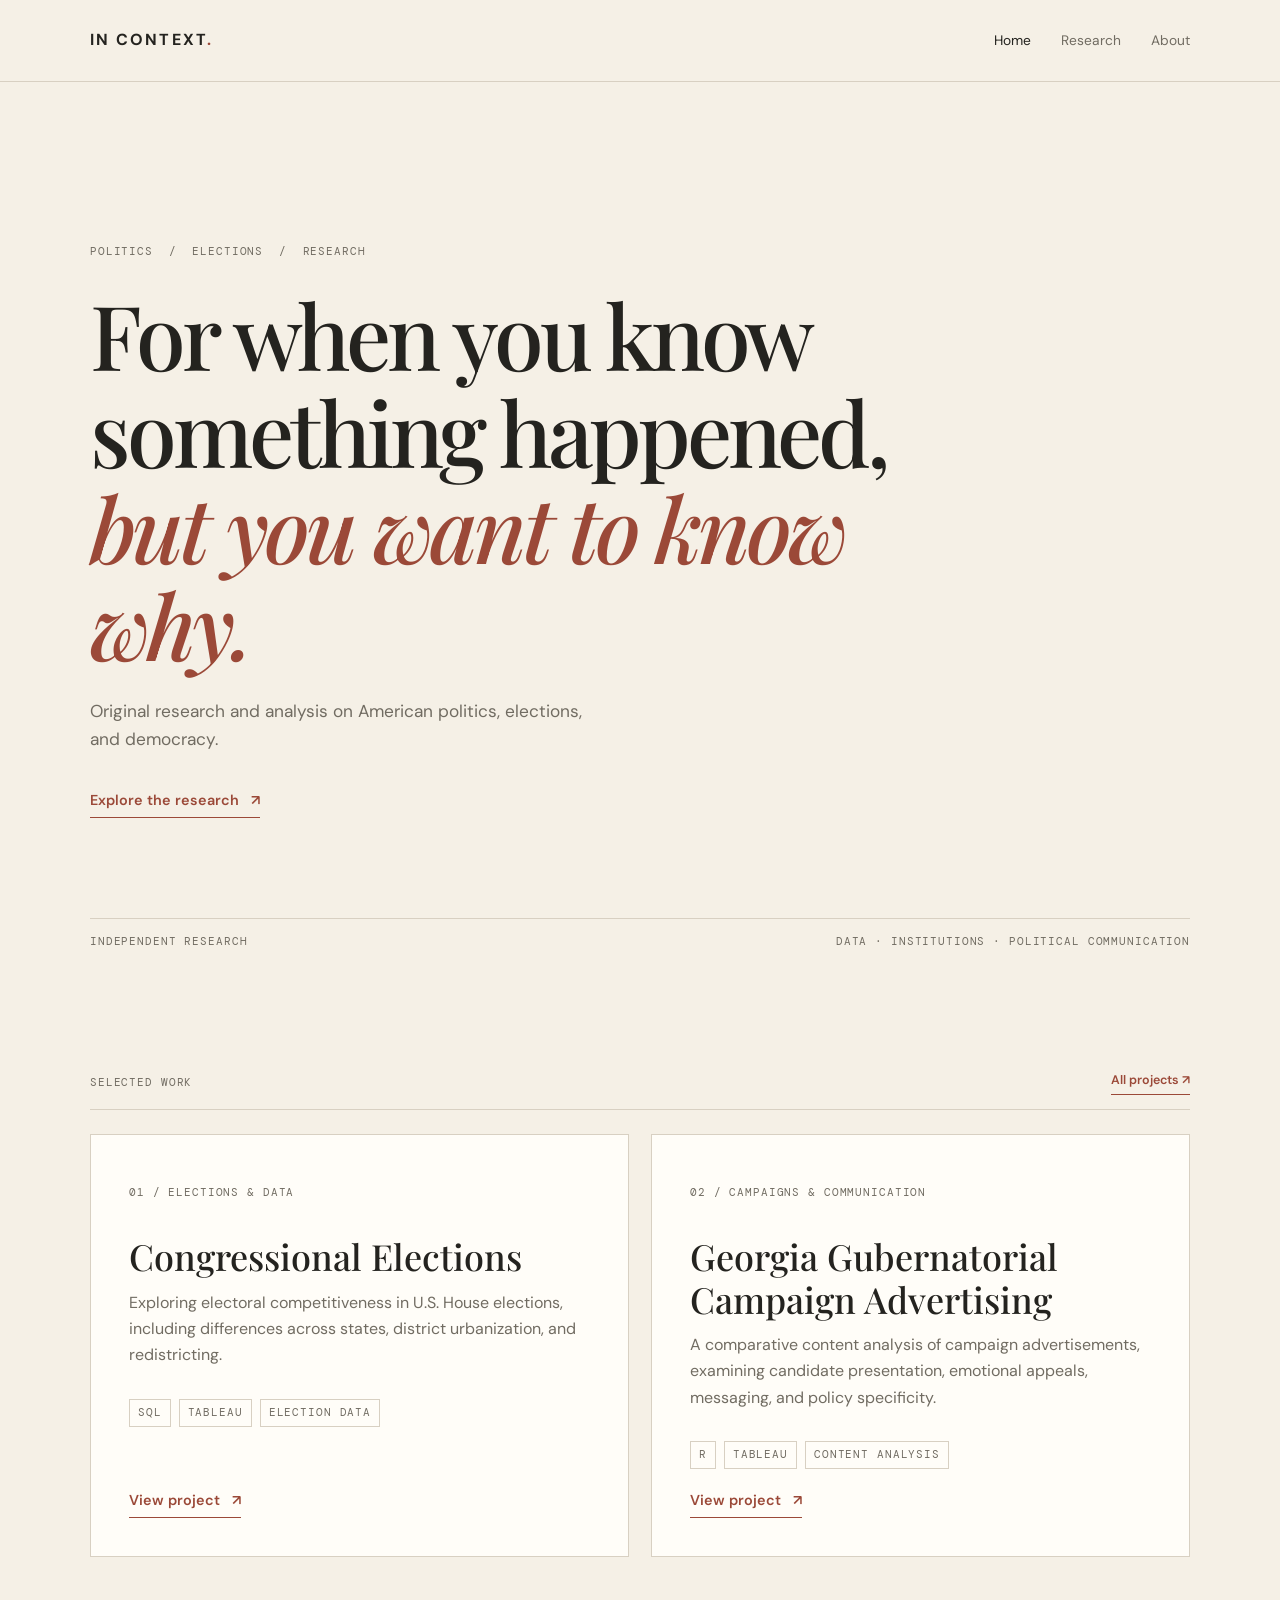
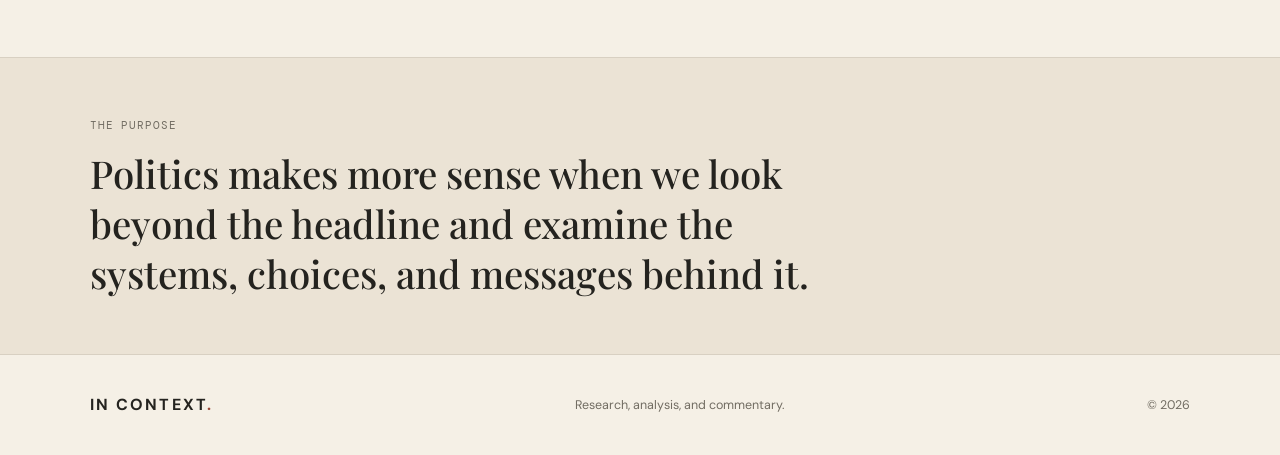
==== index.html @ 88b3f80f "Add files via upload" ====
<!doctype html>
<html lang="en">
<head>
  <meta charset="utf-8">
  <meta name="viewport" content="width=device-width, initial-scale=1">
  <meta name="description" content="In Context — original research and analysis on American politics, elections, and democracy.">
  <title>In Context | Politics, Elections & Research</title>
  <link rel="stylesheet" href="styles.css">
</head>
<body>
  <header class="site-header">
    <a class="wordmark" href="index.html">IN CONTEXT<span>.</span></a>
    <nav aria-label="Main navigation">
      <a href="index.html" aria-current="page">Home</a>
      <a href="projects.html">Research</a>
      <a href="about.html">About</a>
    </nav>
  </header>

  <main>
    <section class="hero wrap">
      <p class="eyebrow">POLITICS&nbsp; / &nbsp;ELECTIONS&nbsp; / &nbsp;RESEARCH</p>
      <h1>For when you know something happened, <em>but you want to know why.</em></h1>
      <p class="hero-copy">Original research and analysis on American politics, elections, and democracy.</p>
      <a class="text-link" href="projects.html">Explore the research <span aria-hidden="true">↗</span></a>
      <div class="hero-note">
        <span>INDEPENDENT RESEARCH</span>
        <span>DATA · INSTITUTIONS · POLITICAL COMMUNICATION</span>
      </div>
    </section>

    <section class="section wrap">
      <div class="section-heading">
        <p class="eyebrow">SELECTED WORK</p>
        <a class="text-link small-link" href="projects.html">All projects ↗</a>
      </div>
      <div class="project-grid">
        <article class="project-card">
          <p class="project-index">01 / ELECTIONS & DATA</p>
          <h2>Congressional Elections</h2>
          <p>Exploring electoral competitiveness in U.S. House elections, including differences across states, district urbanization, and redistricting.</p>
          <div class="tag-list"><span>SQL</span><span>Tableau</span><span>Election data</span></div>
          <a class="text-link" href="projects/congressional-elections.html">View project <span aria-hidden="true">↗</span></a>
        </article>
        <article class="project-card">
          <p class="project-index">02 / CAMPAIGNS & COMMUNICATION</p>
          <h2>Georgia Gubernatorial Campaign Advertising</h2>
          <p>A comparative content analysis of campaign advertisements, examining candidate presentation, emotional appeals, messaging, and policy specificity.</p>
          <div class="tag-list"><span>R</span><span>Tableau</span><span>Content analysis</span></div>
          <a class="text-link" href="projects/georgia-campaign-advertising.html">View project <span aria-hidden="true">↗</span></a>
        </article>
      </div>
    </section>

    <section class="closing-band">
      <div class="wrap closing-inner">
        <p class="eyebrow">THE PURPOSE</p>
        <p>Politics makes more sense when we look beyond the headline and examine the systems, choices, and messages behind it.</p>
      </div>
    </section>
  </main>

  <footer class="site-footer wrap">
    <a class="wordmark" href="index.html">IN CONTEXT<span>.</span></a>
    <span>Research, analysis, and commentary.</span>
    <span>© <span id="year">2026</span></span>
  </footer>
</body>
</html>
---- styles.css ----
@import url('https://fonts.googleapis.com/css2?family=DM+Mono:wght@400;500&family=DM+Sans:wght@400;500;600;700&family=Playfair+Display:ital,wght@0,500;0,600;0,700;1,500;1,600&display=swap');

:root {
  --paper: #f5f0e6;
  --paper-deep: #ebe3d5;
  --ink: #24231f;
  --muted: #716c62;
  --line: #d8d0c2;
  --accent: #9b4938;
  --white: #fffdf8;
  --serif: 'Playfair Display', Georgia, serif;
  --sans: 'DM Sans', Arial, sans-serif;
  --mono: 'DM Mono', monospace;
}

* { box-sizing: border-box; }
html { scroll-behavior: smooth; }
body { margin: 0; background: var(--paper); color: var(--ink); font-family: var(--sans); line-height: 1.65; }
a { color: inherit; text-decoration: none; }
a:focus-visible { outline: 2px solid var(--accent); outline-offset: 4px; }
.wrap { width: min(1100px, calc(100% - 48px)); margin-inline: auto; }
.site-header { min-height: 82px; padding: 0 max(24px, calc((100vw - 1100px) / 2)); display: flex; align-items: center; justify-content: space-between; border-bottom: 1px solid var(--line); }
.wordmark { font-size: 1rem; letter-spacing: .13em; font-weight: 700; }
.wordmark span { color: var(--accent); }
nav { display: flex; gap: 30px; font-size: .86rem; }
nav a { color: var(--muted); }
nav a:hover, nav a[aria-current="page"] { color: var(--ink); }
.hero { padding-top: clamp(76px, 12vw, 150px); padding-bottom: 64px; }
.eyebrow, .project-index, .hero-note, .tag-list, .meta { font-family: var(--mono); text-transform: uppercase; letter-spacing: .08em; font-size: .68rem; color: var(--muted); }
.hero h1 { max-width: 900px; margin: 25px 0 24px; font: 500 clamp(2.8rem, 7vw, 5.7rem)/1.08 var(--serif); letter-spacing: -.045em; }
.hero h1 em { color: var(--accent); font-weight: 500; }
.hero-copy { max-width: 510px; color: var(--muted); font-size: 1.08rem; }
.text-link { display: inline-flex; gap: 12px; align-items: center; margin-top: 18px; padding-bottom: 4px; border-bottom: 1px solid var(--accent); color: var(--accent); font-size: .9rem; font-weight: 600; }
.text-link:hover { gap: 18px; }
.hero-note { display: flex; justify-content: space-between; gap: 20px; border-top: 1px solid var(--line); margin-top: 100px; padding-top: 14px; }
.section { padding-top: 55px; padding-bottom: 100px; }
.section-heading { display: flex; align-items: center; justify-content: space-between; border-bottom: 1px solid var(--line); padding-bottom: 14px; }
.section-heading .eyebrow { margin: 0; }
.small-link { margin: 0; font-size: .78rem; }
.project-grid { display: grid; grid-template-columns: repeat(2, minmax(0, 1fr)); gap: 22px; margin-top: 24px; }
.project-card { background: var(--white); border: 1px solid var(--line); padding: clamp(24px, 4vw, 38px); min-height: 330px; display: flex; flex-direction: column; align-items: flex-start; }
.project-card h2 { font: 500 clamp(1.65rem, 3vw, 2.25rem)/1.18 var(--serif); margin: 22px 0 12px; }
.project-card p:not(.project-index) { color: var(--muted); max-width: 470px; margin-top: 0; }
.project-card .text-link { margin-top: auto; }
.tag-list { display: flex; flex-wrap: wrap; gap: 8px; margin: 14px 0 20px; }
.tag-list span { border: 1px solid var(--line); padding: 4px 8px; }
.closing-band { background: var(--paper-deep); border-block: 1px solid var(--line); }
.closing-inner { padding-block: 48px 56px; }
.closing-inner p:last-child { max-width: 760px; font: 500 clamp(1.5rem, 3vw, 2.4rem)/1.3 var(--serif); margin: 14px 0 0; }
.site-footer { min-height: 100px; display: flex; justify-content: space-between; align-items: center; gap: 20px; color: var(--muted); font-size: .78rem; }
.site-footer .wordmark { color: var(--ink); }
.page-hero { padding-top: 75px; padding-bottom: 45px; border-bottom: 1px solid var(--line); }
.page-hero h1 { font: 500 clamp(2.6rem, 6vw, 4.5rem)/1.1 var(--serif); letter-spacing: -.035em; margin: 18px 0; }
.page-hero .lede { max-width: 700px; color: var(--muted); font-size: 1.08rem; }
.content { max-width: 780px; padding-block: 45px 90px; }
.content h2 { font: 500 1.8rem/1.2 var(--serif); margin-top: 42px; }
.content p { color: #4e4a43; }
.content ul { padding-left: 1.2rem; color: #4e4a43; }
.project-detail { padding-block: 36px 90px; }
.project-detail .content { padding-top: 0; }
.dashboard-placeholder { border: 1px dashed #b7aa97; background: #eee7da; padding: 30px; margin: 28px 0; color: var(--muted); }
.dashboard-placeholder strong { display: block; color: var(--ink); font-family: var(--mono); font-size: .72rem; letter-spacing: .07em; text-transform: uppercase; margin-bottom: 8px; }
.back-link { display: inline-block; color: var(--accent); font-size: .86rem; margin-bottom: 22px; }
.note { font-size: .9rem; color: var(--muted); }
@media (max-width: 700px) {
  .site-header { min-height: 72px; flex-wrap: wrap; gap: 12px; padding-block: 15px; }
  nav { gap: 18px; }
  .hero-note { flex-direction: column; margin-top: 65px; }
  .project-grid { grid-template-columns: 1fr; }
  .site-footer { padding-block: 24px; flex-wrap: wrap; }
}
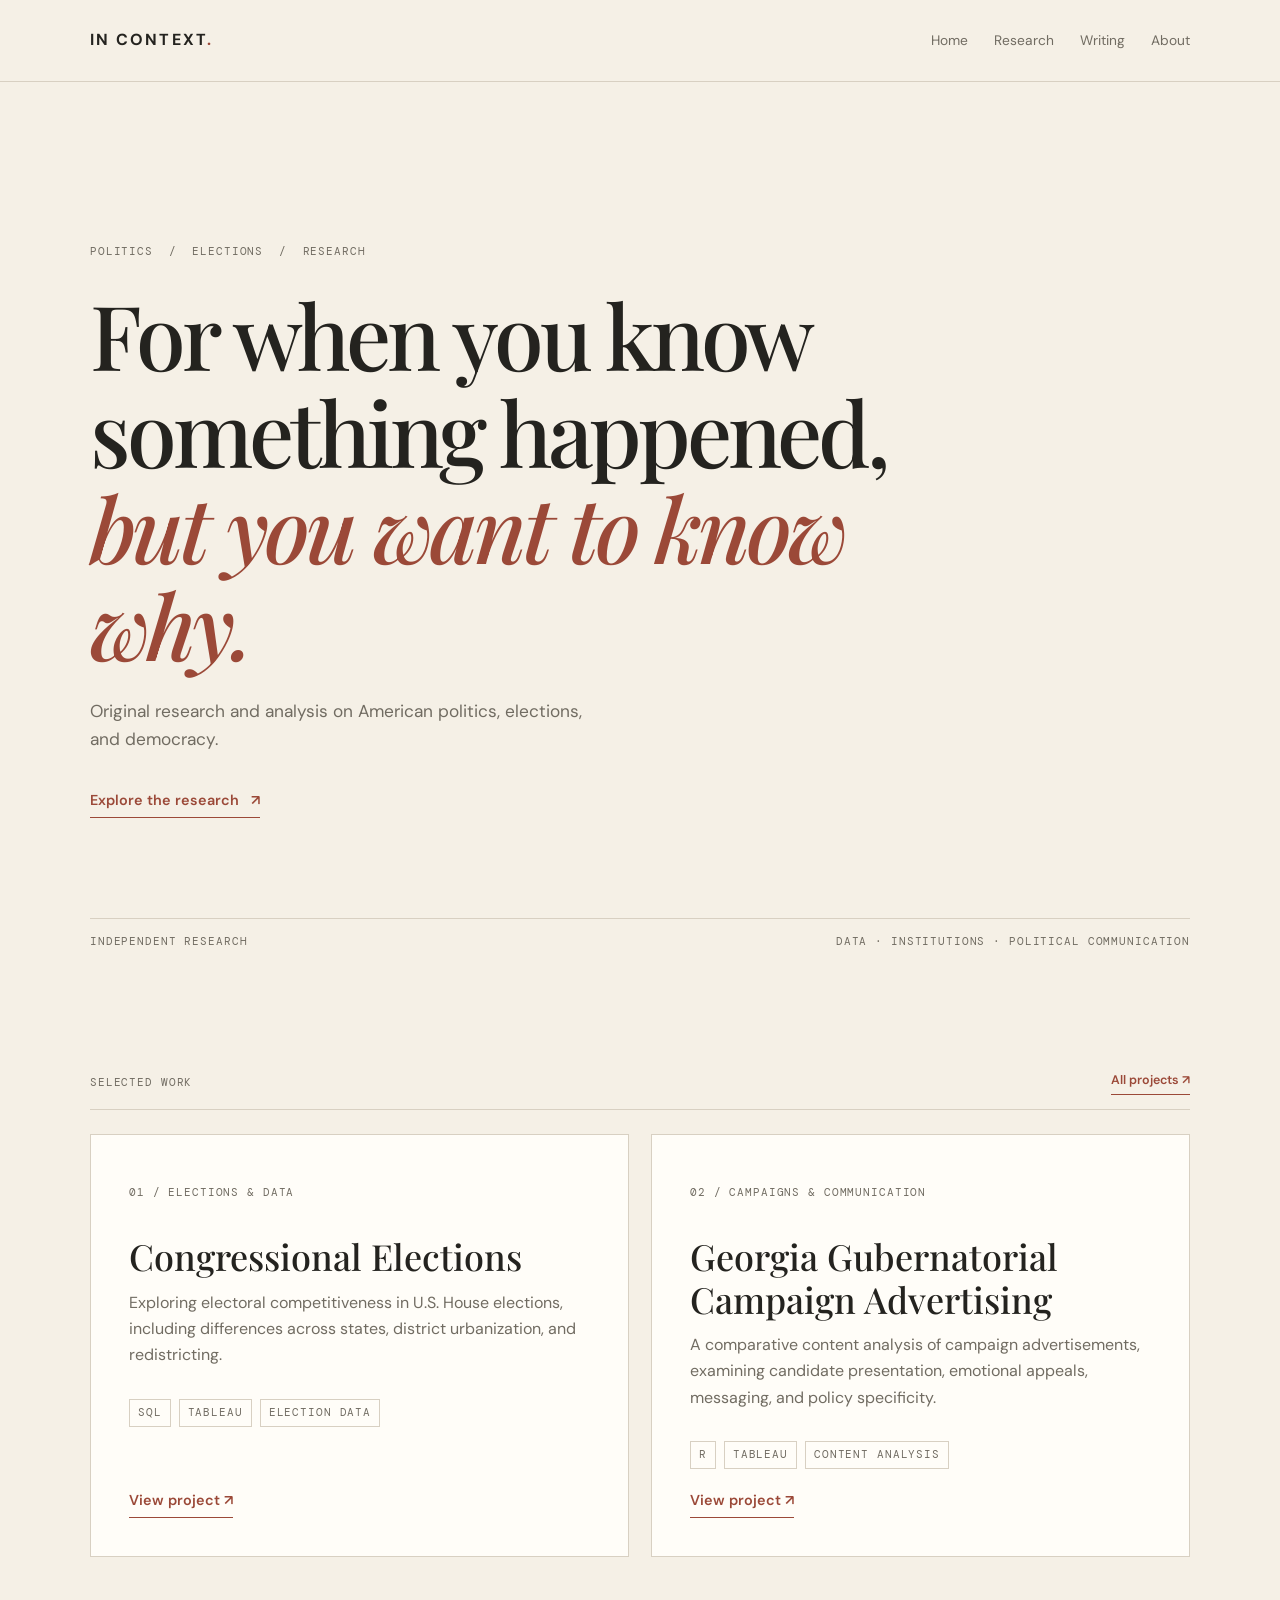
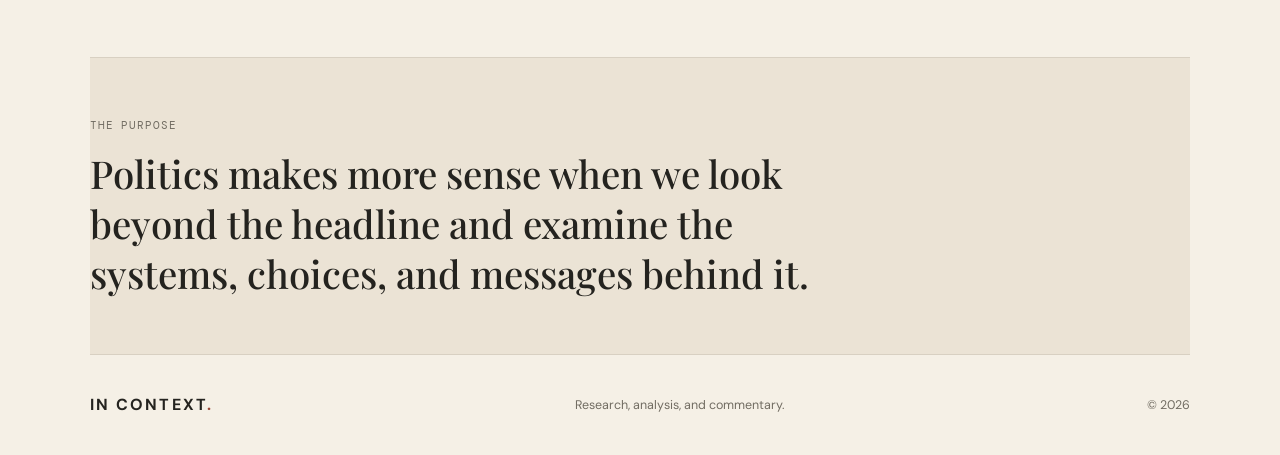
==== commit 7a7c89dc: "Add files via upload" ====
--- a/index.html
+++ b/index.html
@@ -1,69 +1,38 @@
 <!doctype html>
 <html lang="en">
 <head>
-  <meta charset="utf-8">
-  <meta name="viewport" content="width=device-width, initial-scale=1">
+  <meta charset="utf-8"><meta name="viewport" content="width=device-width, initial-scale=1">
   <meta name="description" content="In Context — original research and analysis on American politics, elections, and democracy.">
-  <title>In Context | Politics, Elections & Research</title>
-  <link rel="stylesheet" href="styles.css">
+  <title>Politics, Elections & Research | In Context</title><link rel="stylesheet" href="styles.css">
 </head>
 <body>
-  <header class="site-header">
-    <a class="wordmark" href="index.html">IN CONTEXT<span>.</span></a>
-    <nav aria-label="Main navigation">
-      <a href="index.html" aria-current="page">Home</a>
-      <a href="projects.html">Research</a>
-      <a href="about.html">About</a>
-    </nav>
-  </header>
+<header class="site-header">
+  <a class="wordmark" href="index.html">IN CONTEXT<span>.</span></a>
+  <nav aria-label="Main navigation">
+    <a href="index.html">Home</a><a href="projects.html">Research</a><a href="writing.html">Writing</a><a href="about.html">About</a>
+  </nav>
+</header>
+<main class="wrap">
 
-  <main>
-    <section class="hero wrap">
-      <p class="eyebrow">POLITICS&nbsp; / &nbsp;ELECTIONS&nbsp; / &nbsp;RESEARCH</p>
-      <h1>For when you know something happened, <em>but you want to know why.</em></h1>
-      <p class="hero-copy">Original research and analysis on American politics, elections, and democracy.</p>
-      <a class="text-link" href="projects.html">Explore the research <span aria-hidden="true">↗</span></a>
-      <div class="hero-note">
-        <span>INDEPENDENT RESEARCH</span>
-        <span>DATA · INSTITUTIONS · POLITICAL COMMUNICATION</span>
-      </div>
-    </section>
+<section class="hero">
+  <p class="eyebrow">POLITICS&nbsp; / &nbsp;ELECTIONS&nbsp; / &nbsp;RESEARCH</p>
+  <h1>For when you know something happened, <em>but you want to know why.</em></h1>
+  <p class="hero-copy">Original research and analysis on American politics, elections, and democracy.</p>
+  <a class="text-link" href="projects.html">Explore the research <span aria-hidden="true">↗</span></a>
+  <div class="hero-note"><span>INDEPENDENT RESEARCH</span><span>DATA · INSTITUTIONS · POLITICAL COMMUNICATION</span></div>
+</section>
+<section class="section">
+  <div class="section-heading"><p class="eyebrow">SELECTED WORK</p><a class="text-link small-link" href="projects.html">All projects ↗</a></div>
+  <div class="project-grid">
+    <article class="project-card"><p class="project-index">01 / ELECTIONS & DATA</p><h2>Congressional Elections</h2><p>Exploring electoral competitiveness in U.S. House elections, including differences across states, district urbanization, and redistricting.</p><div class="tag-list"><span>SQL</span><span>Tableau</span><span>Election data</span></div><a class="text-link" href="projects/congressional-elections.html">View project ↗</a></article>
+    <article class="project-card"><p class="project-index">02 / CAMPAIGNS & COMMUNICATION</p><h2>Georgia Gubernatorial Campaign Advertising</h2><p>A comparative content analysis of campaign advertisements, examining candidate presentation, emotional appeals, messaging, and policy specificity.</p><div class="tag-list"><span>R</span><span>Tableau</span><span>Content analysis</span></div><a class="text-link" href="projects/georgia-campaign-advertising.html">View project ↗</a></article>
+  </div>
+</section>
+<section class="closing-band"><div class="closing-inner"><p class="eyebrow">THE PURPOSE</p><p>Politics makes more sense when we look beyond the headline and examine the systems, choices, and messages behind it.</p></div></section>
 
-    <section class="section wrap">
-      <div class="section-heading">
-        <p class="eyebrow">SELECTED WORK</p>
-        <a class="text-link small-link" href="projects.html">All projects ↗</a>
-      </div>
-      <div class="project-grid">
-        <article class="project-card">
-          <p class="project-index">01 / ELECTIONS & DATA</p>
-          <h2>Congressional Elections</h2>
-          <p>Exploring electoral competitiveness in U.S. House elections, including differences across states, district urbanization, and redistricting.</p>
-          <div class="tag-list"><span>SQL</span><span>Tableau</span><span>Election data</span></div>
-          <a class="text-link" href="projects/congressional-elections.html">View project <span aria-hidden="true">↗</span></a>
-        </article>
-        <article class="project-card">
-          <p class="project-index">02 / CAMPAIGNS & COMMUNICATION</p>
-          <h2>Georgia Gubernatorial Campaign Advertising</h2>
-          <p>A comparative content analysis of campaign advertisements, examining candidate presentation, emotional appeals, messaging, and policy specificity.</p>
-          <div class="tag-list"><span>R</span><span>Tableau</span><span>Content analysis</span></div>
-          <a class="text-link" href="projects/georgia-campaign-advertising.html">View project <span aria-hidden="true">↗</span></a>
-        </article>
-      </div>
-    </section>
-
-    <section class="closing-band">
-      <div class="wrap closing-inner">
-        <p class="eyebrow">THE PURPOSE</p>
-        <p>Politics makes more sense when we look beyond the headline and examine the systems, choices, and messages behind it.</p>
-      </div>
-    </section>
-  </main>
-
-  <footer class="site-footer wrap">
-    <a class="wordmark" href="index.html">IN CONTEXT<span>.</span></a>
-    <span>Research, analysis, and commentary.</span>
-    <span>© <span id="year">2026</span></span>
-  </footer>
-</body>
-</html>
+</main>
+<footer class="site-footer wrap">
+  <a class="wordmark" href="index.html">IN CONTEXT<span>.</span></a>
+  <span>Research, analysis, and commentary.</span><span>© 2026</span>
+</footer>
+</body></html>
--- a/styles.css
+++ b/styles.css
@@ -1,18 +1,11 @@
 @import url('https://fonts.googleapis.com/css2?family=DM+Mono:wght@400;500&family=DM+Sans:wght@400;500;600;700&family=Playfair+Display:ital,wght@0,500;0,600;0,700;1,500;1,600&display=swap');
 
 :root {
-  --paper: #f5f0e6;
-  --paper-deep: #ebe3d5;
-  --ink: #24231f;
-  --muted: #716c62;
-  --line: #d8d0c2;
-  --accent: #9b4938;
-  --white: #fffdf8;
-  --serif: 'Playfair Display', Georgia, serif;
-  --sans: 'DM Sans', Arial, sans-serif;
+  --paper: #f5f0e6; --paper-deep: #ebe3d5; --ink: #24231f;
+  --muted: #716c62; --line: #d8d0c2; --accent: #9b4938; --white: #fffdf8;
+  --serif: 'Playfair Display', Georgia, serif; --sans: 'DM Sans', Arial, sans-serif;
   --mono: 'DM Mono', monospace;
 }
-
 * { box-sizing: border-box; }
 html { scroll-behavior: smooth; }
 body { margin: 0; background: var(--paper); color: var(--ink); font-family: var(--sans); line-height: 1.65; }
@@ -22,7 +15,7 @@
 .site-header { min-height: 82px; padding: 0 max(24px, calc((100vw - 1100px) / 2)); display: flex; align-items: center; justify-content: space-between; border-bottom: 1px solid var(--line); }
 .wordmark { font-size: 1rem; letter-spacing: .13em; font-weight: 700; }
 .wordmark span { color: var(--accent); }
-nav { display: flex; gap: 30px; font-size: .86rem; }
+nav { display: flex; gap: 26px; font-size: .86rem; flex-wrap: wrap; }
 nav a { color: var(--muted); }
 nav a:hover, nav a[aria-current="page"] { color: var(--ink); }
 .hero { padding-top: clamp(76px, 12vw, 150px); padding-bottom: 64px; }
@@ -60,12 +53,20 @@
 .project-detail .content { padding-top: 0; }
 .dashboard-placeholder { border: 1px dashed #b7aa97; background: #eee7da; padding: 30px; margin: 28px 0; color: var(--muted); }
 .dashboard-placeholder strong { display: block; color: var(--ink); font-family: var(--mono); font-size: .72rem; letter-spacing: .07em; text-transform: uppercase; margin-bottom: 8px; }
-.back-link { display: inline-block; color: var(--accent); font-size: .86rem; margin-bottom: 22px; }
 .note { font-size: .9rem; color: var(--muted); }
+.link-list { list-style: none; padding: 0 !important; margin: 22px 0; }
+.link-list li { border-top: 1px solid var(--line); padding: 18px 0; }
+.link-list li:last-child { border-bottom: 1px solid var(--line); }
+.link-list a { color: var(--accent); font-weight: 600; }
+.link-list p { margin: 5px 0 0; }
+.social-grid { display: grid; grid-template-columns: repeat(3, minmax(0, 1fr)); gap: 16px; margin-top: 22px; }
+.social-card { background: var(--white); border: 1px solid var(--line); padding: 24px; }
+.social-card h3 { font: 500 1.35rem/1.2 var(--serif); margin: 0 0 8px; }
+.social-card p { color: var(--muted); font-size: .92rem; }
 @media (max-width: 700px) {
   .site-header { min-height: 72px; flex-wrap: wrap; gap: 12px; padding-block: 15px; }
-  nav { gap: 18px; }
+  nav { gap: 16px; }
   .hero-note { flex-direction: column; margin-top: 65px; }
-  .project-grid { grid-template-columns: 1fr; }
+  .project-grid, .social-grid { grid-template-columns: 1fr; }
   .site-footer { padding-block: 24px; flex-wrap: wrap; }
 }
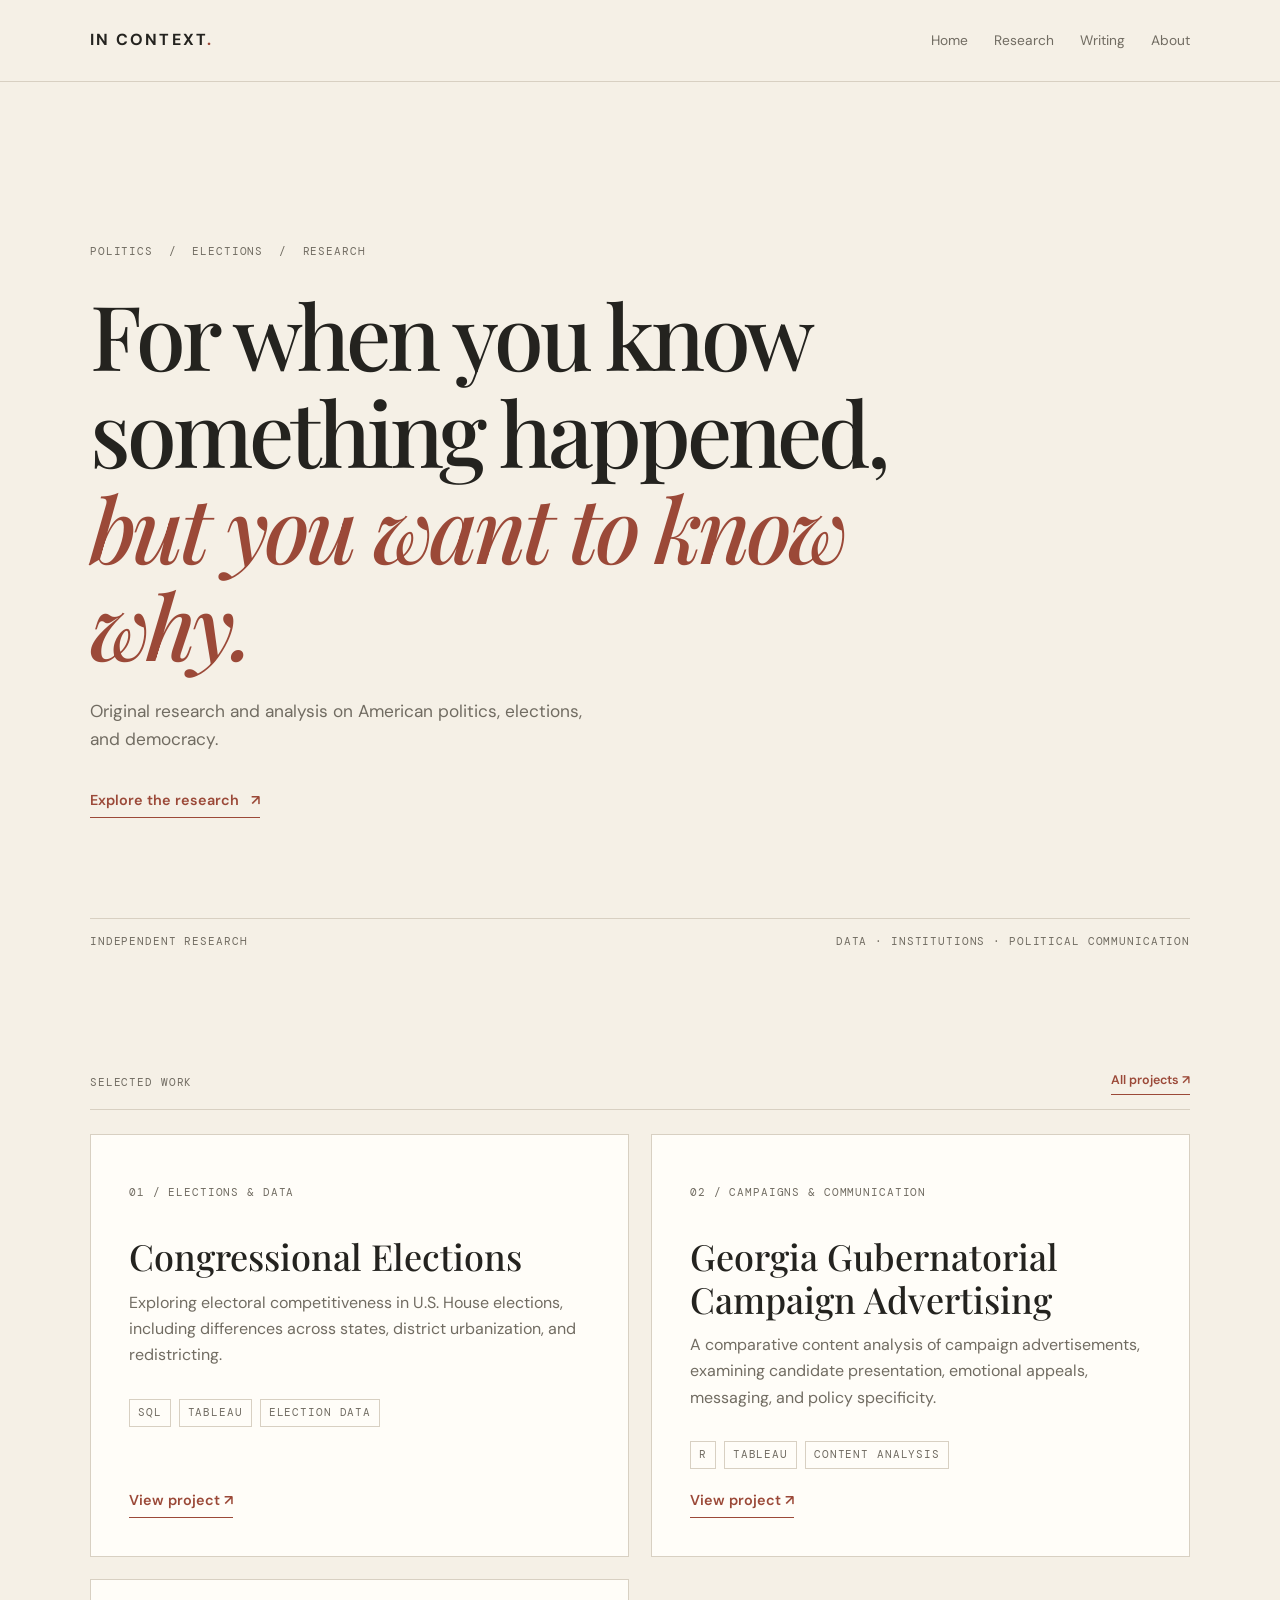
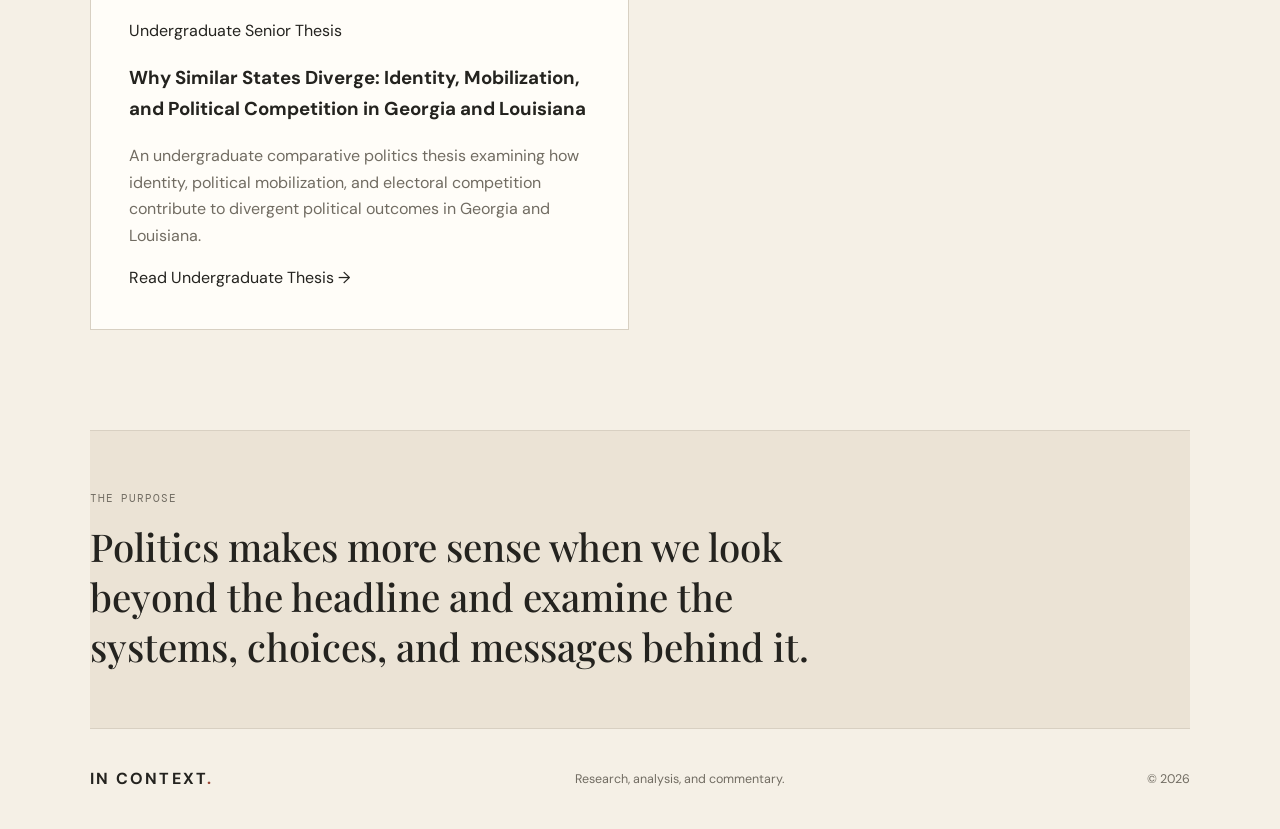
==== commit 70038a7d: "Update index.html" ====
--- a/index.html
+++ b/index.html
@@ -26,6 +26,28 @@
   <div class="project-grid">
     <article class="project-card"><p class="project-index">01 / ELECTIONS & DATA</p><h2>Congressional Elections</h2><p>Exploring electoral competitiveness in U.S. House elections, including differences across states, district urbanization, and redistricting.</p><div class="tag-list"><span>SQL</span><span>Tableau</span><span>Election data</span></div><a class="text-link" href="projects/congressional-elections.html">View project ↗</a></article>
     <article class="project-card"><p class="project-index">02 / CAMPAIGNS & COMMUNICATION</p><h2>Georgia Gubernatorial Campaign Advertising</h2><p>A comparative content analysis of campaign advertisements, examining candidate presentation, emotional appeals, messaging, and policy specificity.</p><div class="tag-list"><span>R</span><span>Tableau</span><span>Content analysis</span></div><a class="text-link" href="projects/georgia-campaign-advertising.html">View project ↗</a></article>
+    <div class="project-card">
+  <span class="project-category">
+    Undergraduate Senior Thesis
+  </span>
+
+  <h3>
+    Why Similar States Diverge: Identity, Mobilization,
+    and Political Competition in Georgia and Louisiana
+  </h3>
+
+  <p>
+    An undergraduate comparative politics thesis examining
+    how identity, political mobilization, and electoral
+    competition contribute to divergent political outcomes
+    in Georgia and Louisiana.
+  </p>
+
+  <a href="https://github.com/amarecwoods/amarecwoods.github.io/blob/main/projects/Amare%20Woods%20Undergraduate%20Thesis%20.pdf" target="_blank"
+     rel="noopener noreferrer">
+    Read Undergraduate Thesis →
+  </a>
+</div>
   </div>
 </section>
 <section class="closing-band"><div class="closing-inner"><p class="eyebrow">THE PURPOSE</p><p>Politics makes more sense when we look beyond the headline and examine the systems, choices, and messages behind it.</p></div></section>
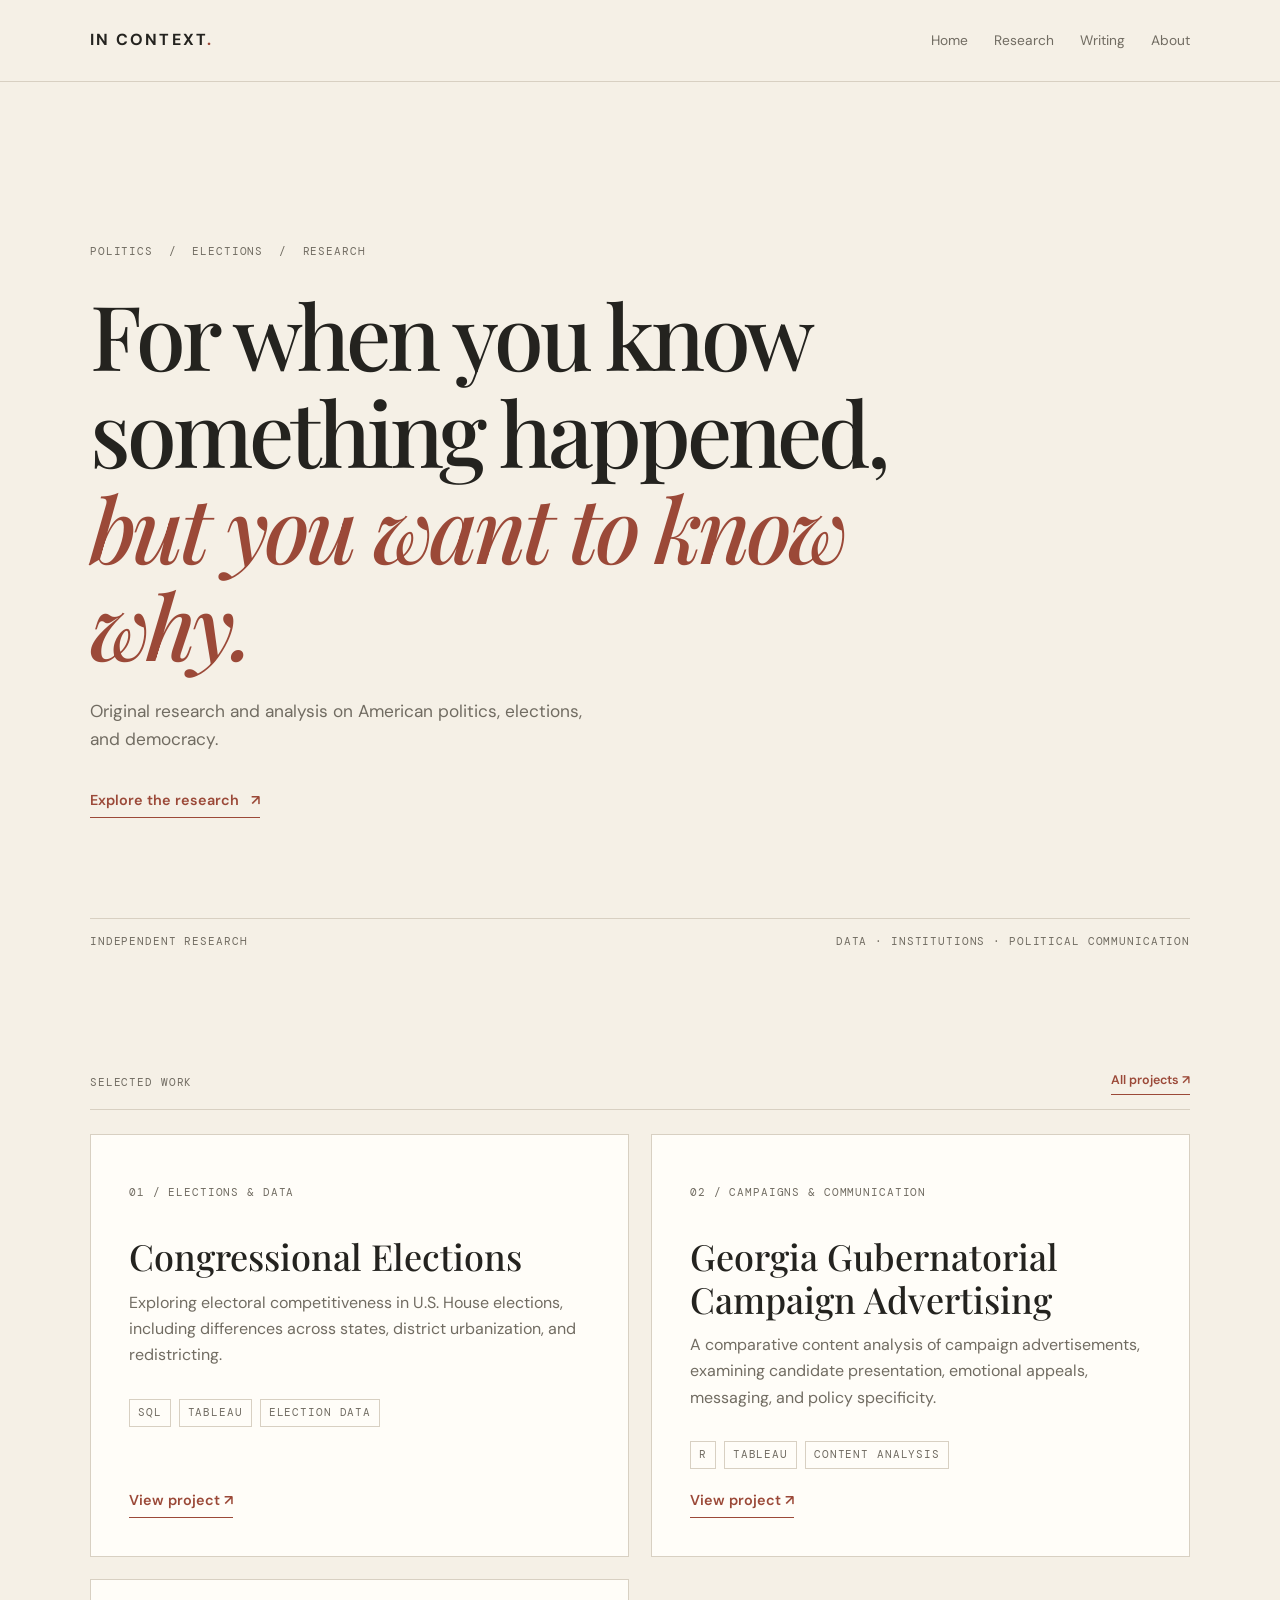
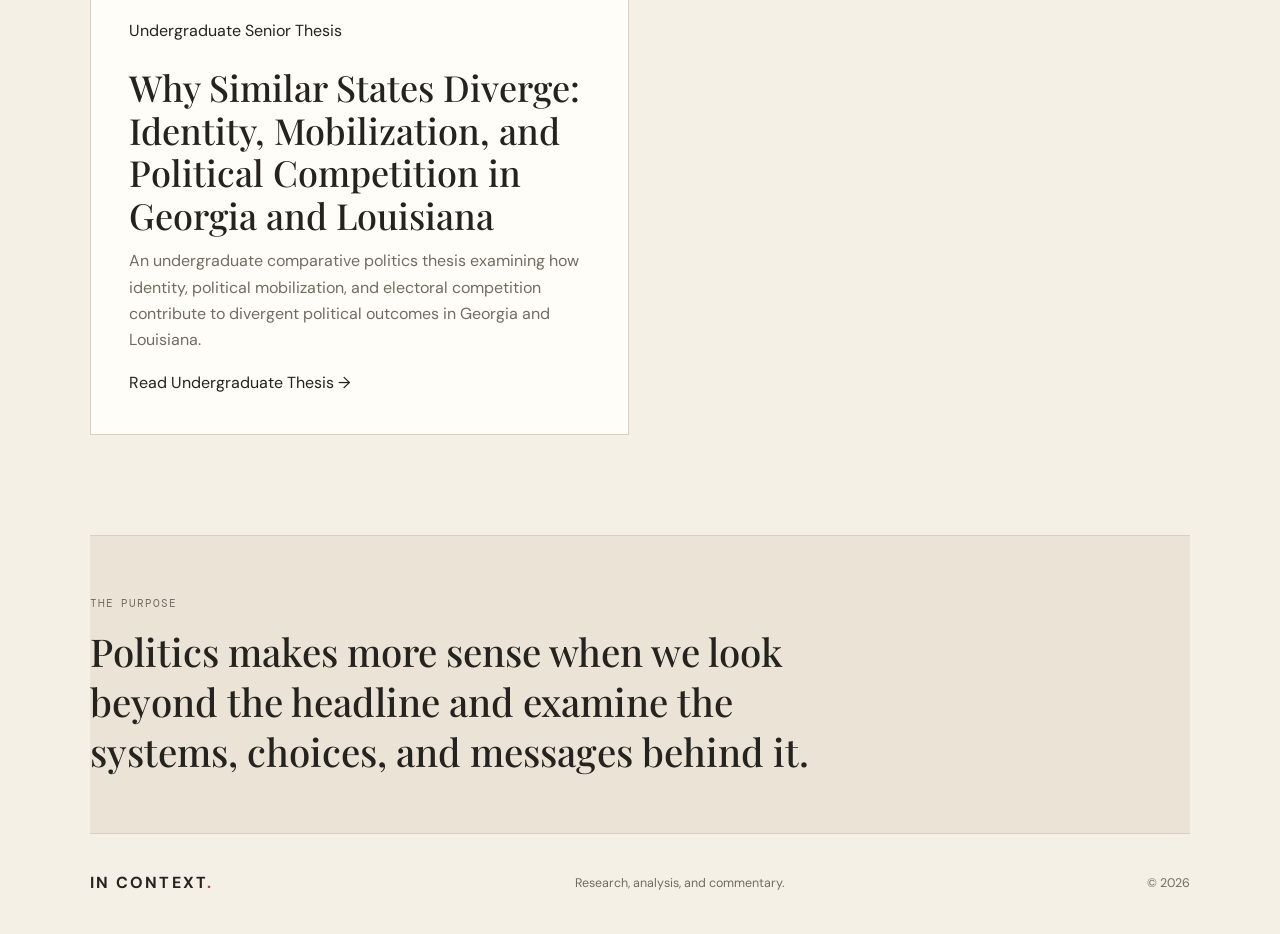
==== commit e364a45f: "Update index.html" ====
--- a/index.html
+++ b/index.html
@@ -31,10 +31,10 @@
     Undergraduate Senior Thesis
   </span>
 
-  <h3>
+  <h2>
     Why Similar States Diverge: Identity, Mobilization,
     and Political Competition in Georgia and Louisiana
-  </h3>
+  </h2>
 
   <p>
     An undergraduate comparative politics thesis examining
